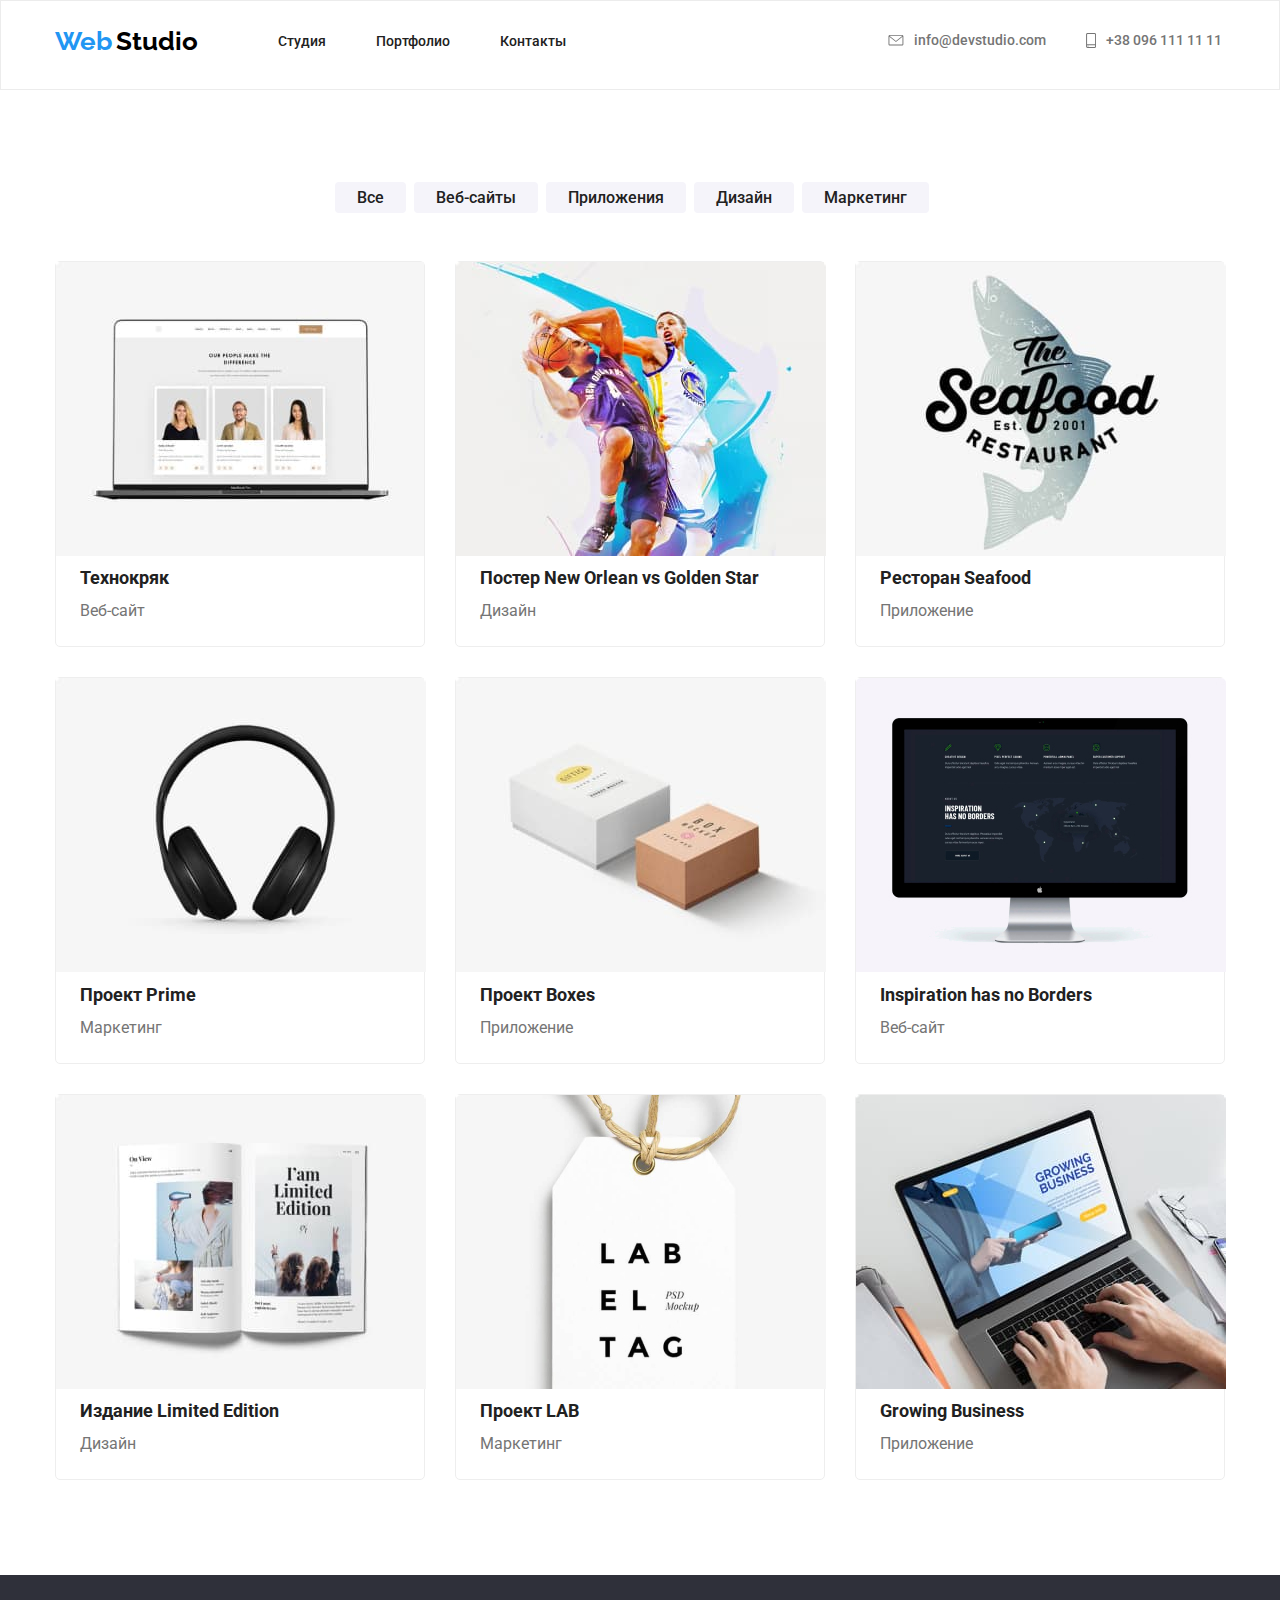
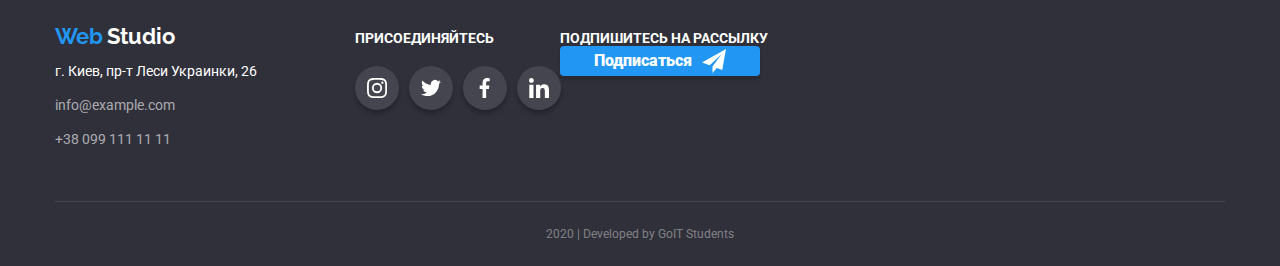
==== portfolio.html @ f46f0d2c "H/W 5" ====
<!DOCTYPE html>
<html lang="en">

<head>
  <meta charset="UTF-8" />
  <meta name="viewport" content="width=device-width, initial-scale=1.0" />
  <title>Portfolio</title>
  <link rel="stylesheet"
    href="https://fonts.googleapis.com/css2?family=Raleway:wght@700&family=Roboto:wght@400;500;700;900&display=swap" />
  <link rel="stylesheet" href="css/normalize.css" />
  <link rel="stylesheet" href="css/portfolio.css" />
</head>

<body>
  <header>
    <div class="header-container">
      <section class="header-section">
        <h2 class="invisible-item">Web studio</h2>
        <div class="section-nav-container">
          <div class="logo-container">
            <a class="logo-item" href="/"><span class="color-web">Web</span>
              <span class="color-studio">Studio</span></a>
          </div>
          <nav>
            <div class="nav-container">
              <div class="nav-container-item">
                <ul class="nav-list">
                  <li class="nav-item"><a class="nav-link" href="index.html">Студия</a></li>
                  <li class="nav-item">
                    <a class="nav-link" href="portfolio.html">Портфолио</a>
                  </li>
                  <li class="nav-item"><a class="nav-link" href="#">Контакты</a></li>
                </ul>
              </div>
              <div class="adress-item-container">
                <ul class="adress-list">
                  <li class="adress-item">
                    <div class="number-site-container">
                      <a class="number-site" href="mailto:info@devstudio.com">
                        <svg class="icon-letter">
                          <use href="./images/icon-sprite.svg#icon-envelope">
                        </svg>
                        info@devstudio.com</a>
                    </div>
                  </li>
                  <li class="adress-item">
                    <div class="number-site-container">
                      <a class="number-site" href="tel:+380961111111">
                        <svg class="icon-smartfone">
                          <use href="./images/icon-sprite.svg#icon-smartphone"></use>
                        </svg>
                        +38 096 111 11 11</a>
                    </div>
                  </li>
                </ul>
              </div>
            </div>
          </nav>
        </div>
      </section>
    </div>
  </header>
  <main>
    <section class="navigation-section">
      <h2 class="invisible-item">Навигация</h2>
      <div class="navigation-container">
        <ul class="navigtion-list">
          <li class="navigation-item item-position">
            <a class="navigation-link" href="">Все</a></li>
          <li class=" navigation-item item-position">
            <a class="navigation-link" href="">Веб-сайты</a>
          </li>
          <li class="navigation-item item-position">
            <a class="navigation-link" href="">Приложения</a>
          </li>
          <li class="navigation-item item-position">
            <a class="navigation-link" href="">Дизайн</a>
          </li>
          <li class="navigation-item item-position">
            <a class="navigation-link" href="">Маркетинг</a>
          </li>
        </ul>
      </div>
    </section>
    <div class="main-item-container">
      <ul class="main-list">
        <li class="main-item">
          <div class="image-container">
          <img src="images/tehno.jpg" alt="notepad" />
          <div class="hover-text-container">
          <p class="hover-text">Технокряк это современная площадка распространения коронавируса. Компании используют эту платформу для цифрового
          шпионажа и атак на защищённые сервера конкурентов.</p>
          </div>
          </div>
          <div class="signature">
            <p class="top-signature">Технокряк</p>
            <p class="bot-signature">Веб-сайт</p>
          </div>
        </li>
        <li class="main-item">
          <img src="images/basketball.jpg" alt="" />
          <div class="signature">
            <p class="top-signature">Постер New Orlean vs Golden Star</p>
            <p class="bot-signature">Дизайн</p>
          </div>
        </li>
        <li class="main-item">
          <img src="images/restaurant.jpg" alt="" />
          <div class="signature">
            <p class="top-signature">Ресторан Seafood</p>
            <p class="bot-signature">Приложение</p>
          </div>
        </li>
        <li class="main-item">
          <img src="images/market.jpg" alt="" />
          <div class="signature">
            <p class="top-signature">Проект Prime</p>
            <p class="bot-signature">Маркетинг</p>
          </div>
        </li>
        <li class="main-item">
          <img src="images/attachment.jpg" alt="" />
          <div class="signature">
            <p class="top-signature">Проект Boxes</p>
            <p class="bot-signature">Приложение</p>
          </div>
        </li>
        <li class="main-item">
          <img src="images/web.jpg" alt="" />
          <div class="signature">
            <p class="top-signature">Inspiration has no Borders</p>
            <p class="bot-signature">Веб-сайт</p>
          </div>
        </li>
        <li class="main-item">
          <img src="images/design.jpg" alt="" />
          <div class="signature">
            <p class="top-signature">Издание Limited Edition</p>
            <p class="bot-signature">Дизайн</p>
          </div>
        </li>
        <li class="main-item">
          <img src="images/lab.jpg" alt="" />
          <div class="signature">
            <p class="top-signature">Проект LAB</p>
            <p class="bot-signature">Маркетинг</p>
          </div>
        </li>
        <li class="main-item">
          <img src="images/image.jpg" alt="" />
          <div class="signature">
            <p class="top-signature">Growing Business</p>
            <p class="bot-signature">Приложение</p>
          </div>
        </li>
      </ul>
    </div>
    <div class="adress-container">
      <section class="adress">
        <h2 class="invisible-item">Адрес</h2>
        <div class="logo-adress-bot-container">
          <a class="logo-item" href="/"><span class="color-web-bot">Web</span>
            <span class="color-studio-white">Studio</span></a>
          <address>
            <ul class="adress-list-bottom">
              <li class="adress-item-bottom">
                <p>г. Киев, пр-т Леси Украинки, 26</p>
              </li>
              <li class="adress-item-bottom">
                <a class="adress-site-number" href="#">info@example.com</a>
              </li>
              <li class="adress-item-bottom">
                <a class="adress-site-number" href="tel:+">+38 099 111 11 11</a>
              </li>
            </ul>
          </address>
        </div>
        <div class="social-network-container">
          <section class="social-network">
            <h2 class="invisible-item">Социальные сети</h2>
            <p>присоединяйтесь</p>
            <ul class="social-network-list-studio">
              <li class="social-item-bottom right-line">
                <a class="bottom-social-link" href="">
                  <svg class="bottom-icon">
                    <use href="./images/icon-sprite.svg#icon-instagram"></use>
                  </svg>
                </a>
              </li>
              <li class="social-item-bottom right-line">
                <a class="bottom-social-link" href="">
                  <svg class="bottom-icon">
                    <use href="./images/icon-sprite.svg#icon-twitter"></use>
                  </svg>
                </a>
              </li>
              <li class="social-item-bottom right-line">
                <a class="bottom-social-link" href="">
                  <svg class="bottom-icon">
                    <use href="./images/icon-sprite.svg#icon-facebook"></use>
                  </svg>
                </a>
              </li>
              <li class="social-item-bottom right-line">
                <a class="bottom-social-link" href="">
                  <svg class="bottom-icon">
                    <use href="./images/icon-sprite.svg#icon-linkedin"></use>
                  </svg></a>
              </li>
            </ul>
          </section>
        </div>
        <div class="mailing-container">
          <section class="mailing">
            <h2 class="invisible-item">Рассылка</h2>
            <p>Подпишитесь на рассылку</p>
            <div class="mailing-site">
              <a class="send-mail" href="">Подписаться</a>
            </div>
          </section>
        </div>
      </section>
    </div>
  </main>
  <footer>
    <p>2020 | Developed by GoIT Students</p>
  </footer>
</body>

</html>
---- css/portfolio.css ----
* {
  margin: 0;
  padding: 0;
  box-sizing: border-box;
}

:root {
  --footer-color: #2f303a;
  --title-mailing: #2196f3;
}
li {
  list-style-type: none;
}
.invisible-item {
  display: none;
}
.header-container {
  width: 100%;
  border: 1px solid #ececec;
}
.header-section {
  padding-top: 25px;
  padding-bottom: 32px;
}
.section-nav-container {
  width: 1170px;
  margin: auto;
  display: flex;
  align-items: center;
}
.logo-item {
  text-decoration: none;
}
.nav-container {
  display: flex;
}
.nav-container-item {
  width: 295px;
  margin-left: 80px;
}
.nav-list {
  display: flex;
}
.nav-item:not(:last-child) {
  margin-right: 50px;
}
.nav-link {
  transition-property: color, border;
  transition-duration: 250ms;
  transition-timing-function: cubic-bezier(0.4, 0, 0.2, 1);
  padding-bottom: 34px;
}
.nav-link:focus,
.nav-link:hover {
  color: var(--title-mailing);
  border-bottom: 4px solid var(--title-mailing);
}
.adress-list {
  display: flex;
  margin-left: 305px;
}
.adress-item {
  display: flex;
  justify-content: center;
}
.adress-item:not(:last-child) {
  margin-right: 30px;
}
.color-web {
  font-family: "Raleway";
  font-style: normal;
  font-weight: bold;
  font-size: 26px;
  line-height: 31px;
  color: var(--title-mailing);
}
.color-studio {
  font-family: "Raleway";
  font-style: normal;
  font-weight: bold;
  font-size: 26px;
  line-height: 31px;
  color: #000000;
}
nav a {
  font-family: "roboto";
  text-decoration: none;
  font-style: normal;
  font-weight: 500;
  font-size: 14px;
  line-height: 16px;
  color: #212121;
}
.number-site-container {
  margin-left: 10px;
}
.number-site {
  color: #757575;
  display: flex;
  align-items: center;
  cursor: pointer;
  transition-property: color;
  transition-duration: 250ms;
  transition-timing-function: cubic-bezier(0.4, 0, 0.2, 1);
}
.number-site:focus,
.number-site:hover {
  color: #2196f3;
}
.icon-letter {
  fill: #757575;
  width: 16px;
  height: 11.2px;
  fill: currentColor;
  margin-right: 10px;
}
.icon-smartfone {
  width: 10px;
  height: 15px;
  fill: currentColor;
  margin-right: 10px;
}
.navigation-section {
  padding-top: 95px;
}
.navigation-container {
  width: 610px;
  margin: auto;
}
.navigtion-list {
  display: flex;
}
.navigation-item {
  margin-bottom: 50px;
}
.navigation-link {
  background-color: #f5f4fa;
  border-radius: 4px;
  padding: 6px 22px 6px 22px;
  margin-bottom: 50px;
  cursor: pointer;
  transition-property: background-color;
  transition-duration: 250ms;
  transition-timing-function: cubic-bezier(0.4, 0, 0.2, 1);
}
.navigation-link:focus,
.navigation-link:hover {
  background-color: var(--title-mailing);
}
.navigation-link {
  transition-property: color;
  transition-duration: 250ms;
  transition-timing-function: cubic-bezier(0.4, 0, 0.2, 1);
}
.navigation-link:focus,
.navigation-item:hover a {
  color: #ffffff;
}

.item-position:not(:last-child) {
  margin-right: 8px;
}
.main-item-container {
  width: 1200px;
  margin: auto;
  padding-left: 15px;
  padding-right: 15px;
}
.main-list {
  display: flex;
  flex-wrap: wrap;
  margin-bottom: 95px;
}
.main-item {
  width: 370px;
  border: 1px solid #eeeeee;
  border-radius: 5px;
  margin-right: 30px;
  cursor: pointer;
  transition-property: box-shadow;
  transition-duration: 250ms;
  transition-timing-function: cubic-bezier(0.4, 0, 0.2, 1);
}
.image-container {
  position: relative;
  overflow: hidden;
}
.hover-text {
  font-family: Roboto;
  font-style: normal;
  font-weight: normal;
  font-size: 18px;
  line-height: 28px;
  color: #ffffff;
  padding: 63px 24px 0 24px;
}
.hover-text-container {
  overflow: hidden;
  opacity: 0;
  width: 100%;
  height: 100%;
  position: absolute;
  background-color: rgba(33, 150, 243, 0.9);
  border-radius: 5px;
  transition-property: transform;
  transition-duration: 250ms;
  transition-timing-function: cubic-bezier(0.4, 0, 0.2, 1);
}
.image-container:hover .hover-text-container {
  transform: translateY(-100%);
  opacity: 1;
}
.main-item:focus,
.main-item:hover {
  box-shadow: 1px 4px 6px rgba(0, 0, 0, 0.16), 0px 4px 4px rgba(0, 0, 0, 0.06),
    0px 1px 1px rgba(0, 0, 0, 0.12);
  border-radius: 5px;
}
.signature {
  width: 320px;
  margin: auto;
  margin-bottom: 20px;
}
.main-item:nth-child(3n) {
  margin-right: 0;
}
.main-item:nth-child(n + 4) {
  margin-top: 30px;
}
.navigation-container a {
  font-family: "roboto";
  text-decoration: none;
  font-style: normal;
  font-weight: 500;
  font-size: 16px;
  line-height: 26px;
  color: #212121;
}
.top-signature {
  font-family: "roboto";
  font-style: normal;
  font-weight: 700;
  font-size: 18px;
  line-height: 36px;
  color: #212121;
}
.bot-signature {
  font-family: "roboto";
  font-style: normal;
  font-weight: normal;
  font-size: 16px;
  line-height: 30px;
  color: #757575;
}
.adress-container {
  width: 100%;
  background-color: var(--footer-color);
}
footer {
  background-color: var(--footer-color);
  display: flex;
  justify-content: center;
  padding-top: 20px;
  padding-bottom: 20px;
}
footer p {
  font-family: "roboto";
  font-style: normal;
  font-weight: 400;
  font-size: 12px;
  line-height: 24px;
  color: rgba(255, 255, 255, 0.4);
}
.adress-container {
  width: 100%;
  background-color: var(--footer-color);
}
.adress {
  background-color: var(--footer-color);
  width: 1170px;
  display: flex;
  margin: auto;
  border-bottom: 1px solid rgba(255, 255, 255, 0.1);
  padding-bottom: 30px;
}
.logo-adress-bot-container {
  margin-top: 48px;
}
.adress-list-bottom {
  width: 230px;
  flex-direction: column;
  justify-content: center;
  margin-top: 10px;
}
.adress-item-bottom:not(:first-child) {
  margin-top: 10px;
}
.social-network-container {
  width: 205px;
  margin-top: 55px;
  margin-left: 70px;
}
.bottom-social-link {
  width: 44px;
  height: 44px;
  border-radius: 50%;
  background-color: rgba(255, 255, 255, 0.1);
  display: flex;
  align-items: center;
  justify-content: center;
  box-shadow: 0px 4px 4px rgba(0, 0, 0, 0.25);
  cursor: pointer;
  transition-property: background-color;
  transition-duration: 250ms;
  transition-timing-function: cubic-bezier(0.4, 0, 0.2, 1);
}
.bottom-social-link:focus,
.bottom-social-link:hover {
  background-color: var(--title-mailing);
}
.bottom-icon {
  width: 20px;
  height: 20px;
  fill: #ffffff;
}
.social-network-list-studio {
  display: flex;
  margin-top: 20px;
}
.social-item-bottom {
  width: 44px;
  height: 44px;
  justify-content: center;
}
.right-line:not(:last-child) {
  margin-right: 10px;
}

.color-web-bot {
  font-family: "Raleway";
  font-style: normal;
  font-weight: bold;
  font-size: 22px;
  line-height: 26px;
  color: var(--title-mailing);
}
.mailing-site {
  width: 200px;
  box-shadow: 0px 4px 4px rgba(0, 0, 0, 0.15);
  background-color: var(--title-mailing);
  border-radius: 4px;
  display: flex;
  justify-content: center;
  align-items: center;
}
.mailing-container {
  width: 570px;
  display: flex;
  margin-top: 55px;
  margin-bottom: 95px;
}
.mailing-site::after {
  width: 24px;
  height: 24px;
  background-image: url(../images/icon_send.svg);
  background-size: contain;
  content: "";
  margin-left: 10px;
}

.color-studio-white {
  font-family: "Raleway";
  font-style: normal;
  font-weight: bold;
  font-size: 22px;
  line-height: 26px;
  color: #ffffff;
}
address p {
  font-family: "roboto";
  font-style: normal;
  font-weight: normal;
  font-size: 14px;
  line-height: 24px;
  color: #ffffff;
}
address a {
  font-family: "roboto";
  text-decoration: none;
  font-style: normal;
  font-weight: normal;
  font-size: 14px;
  line-height: 24px;
  color: rgba(255, 255, 255, 0.6);
}
.social-network p {
  font-family: "roboto";
  font-style: normal;
  font-weight: bold;
  font-size: 14px;
  line-height: 16px;
  text-transform: uppercase;
  color: #ffffff;
}
.mailing p {
  font-family: "roboto";
  font-style: normal;
  font-weight: 700;
  font-size: 14px;
  line-height: 16px;
  text-transform: uppercase;
  color: #ffffff;
}
.send-mail {
  font-family: "roboto";
  text-decoration: none;
  background-color: var(--title-mailing);
  color: #ffffff;
  font-style: 400;
  font-weight: 900;
  font-size: 16px;
  line-height: 30px;
}
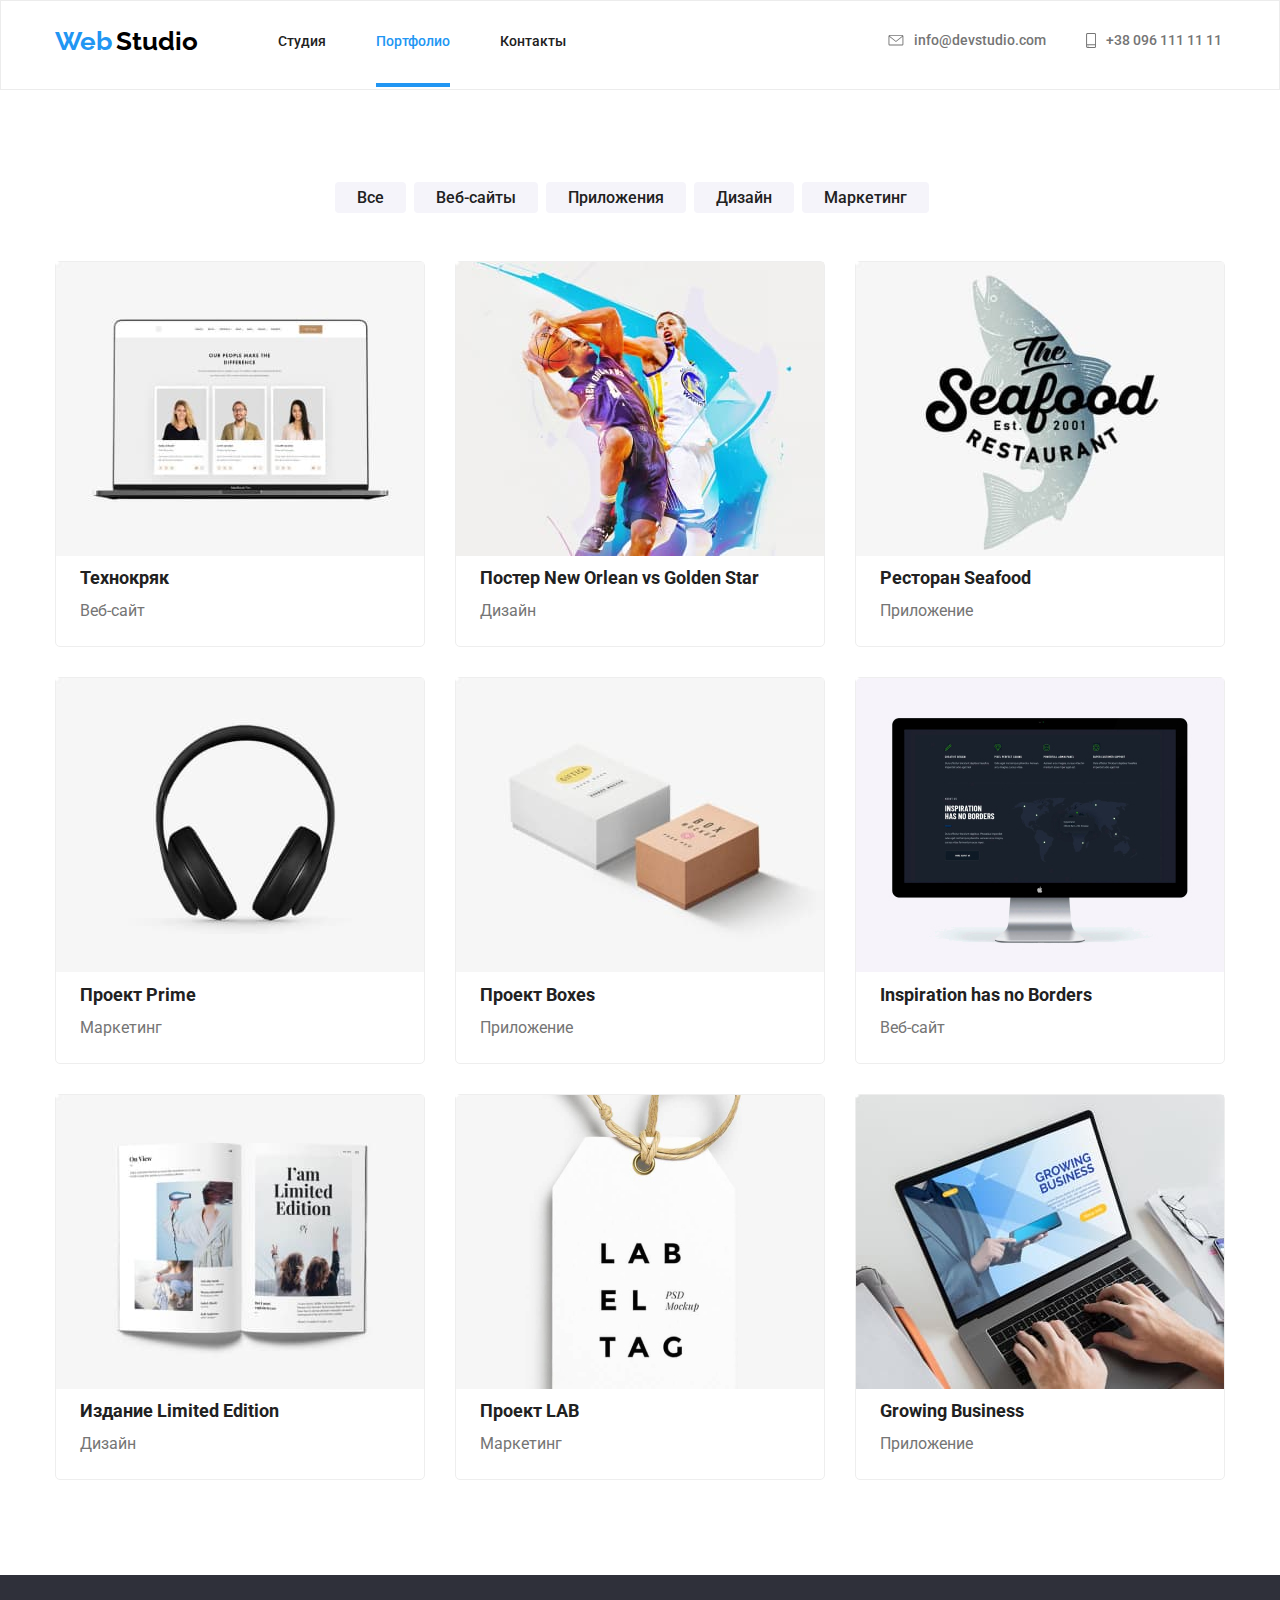
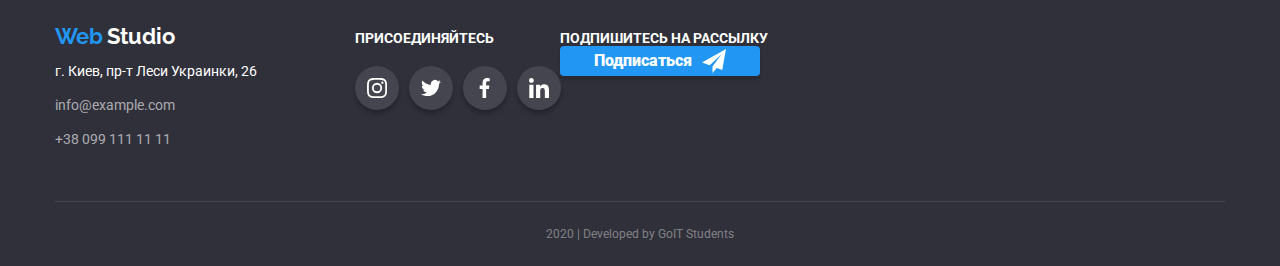
==== commit 067450e1: "H/w 5.2" ====
--- a/portfolio.html
+++ b/portfolio.html
@@ -27,7 +27,7 @@
                 <ul class="nav-list">
                   <li class="nav-item"><a class="nav-link" href="index.html">Студия</a></li>
                   <li class="nav-item">
-                    <a class="nav-link" href="portfolio.html">Портфолио</a>
+                    <a class="nav-link active-link" href="portfolio.html">Портфолио</a>
                   </li>
                   <li class="nav-item"><a class="nav-link" href="#">Контакты</a></li>
                 </ul>
@@ -98,56 +98,103 @@
           </div>
         </li>
         <li class="main-item">
+          <div class="image-container">
           <img src="images/basketball.jpg" alt="" />
+          <div class="hover-text-container">
+            <p class="hover-text">Lorem ipsum dolor sit amet consectetur adipisicing elit. Tenetur iusto, ipsam qui fuga modi laborum reiciendis velit asperiores perferendis?</p>
+          </div>
+          </div>
           <div class="signature">
             <p class="top-signature">Постер New Orlean vs Golden Star</p>
             <p class="bot-signature">Дизайн</p>
           </div>
         </li>
         <li class="main-item">
+          <div class="image-container">
           <img src="images/restaurant.jpg" alt="" />
+            <div class="hover-text-container">
+              <p class="hover-text">Lorem ipsum dolor sit amet consectetur adipisicing elit. Tenetur iusto, ipsam qui fuga modi
+                laborum reiciendis velit asperiores perferendis?</p>
+            </div>
+            </div>
           <div class="signature">
             <p class="top-signature">Ресторан Seafood</p>
             <p class="bot-signature">Приложение</p>
           </div>
         </li>
         <li class="main-item">
+          <div class="image-container">
           <img src="images/market.jpg" alt="" />
+            <div class="hover-text-container">
+              <p class="hover-text">Lorem ipsum dolor sit amet consectetur adipisicing elit. Tenetur iusto, ipsam qui fuga modi
+                laborum reiciendis velit asperiores perferendis?</p>
+            </div>
+            </div>
           <div class="signature">
             <p class="top-signature">Проект Prime</p>
             <p class="bot-signature">Маркетинг</p>
           </div>
         </li>
         <li class="main-item">
+          <div class="image-container">
           <img src="images/attachment.jpg" alt="" />
+            <div class="hover-text-container">
+              <p class="hover-text">Lorem ipsum dolor sit amet consectetur adipisicing elit. Tenetur iusto, ipsam qui fuga modi
+                laborum reiciendis velit asperiores perferendis?</p>
+            </div>
+            </div>
           <div class="signature">
             <p class="top-signature">Проект Boxes</p>
             <p class="bot-signature">Приложение</p>
           </div>
         </li>
         <li class="main-item">
+          <div class="image-container">
           <img src="images/web.jpg" alt="" />
+            <div class="hover-text-container">
+              <p class="hover-text">Lorem ipsum dolor sit amet consectetur adipisicing elit. Tenetur iusto, ipsam qui fuga modi
+                laborum reiciendis velit asperiores perferendis?</p>
+            </div>
+            </div>
           <div class="signature">
             <p class="top-signature">Inspiration has no Borders</p>
             <p class="bot-signature">Веб-сайт</p>
           </div>
         </li>
         <li class="main-item">
+          <div class="image-container">
           <img src="images/design.jpg" alt="" />
+            <div class="hover-text-container">
+              <p class="hover-text">Lorem ipsum dolor sit amet consectetur adipisicing elit. Tenetur iusto, ipsam qui fuga modi
+                laborum reiciendis velit asperiores perferendis?</p>
+            </div>
+            </div>
           <div class="signature">
             <p class="top-signature">Издание Limited Edition</p>
             <p class="bot-signature">Дизайн</p>
           </div>
         </li>
         <li class="main-item">
+          <div class="image-container">
           <img src="images/lab.jpg" alt="" />
+            <div class="hover-text-container">
+              <p class="hover-text">Lorem ipsum dolor sit amet consectetur adipisicing elit. Tenetur iusto, ipsam qui fuga modi
+                laborum reiciendis velit asperiores perferendis?</p>
+            </div>
+            </div>
           <div class="signature">
             <p class="top-signature">Проект LAB</p>
             <p class="bot-signature">Маркетинг</p>
           </div>
         </li>
         <li class="main-item">
+          <div class="image-container">
           <img src="images/image.jpg" alt="" />
+            <div class="hover-text-container">
+              <p class="hover-text">Lorem ipsum dolor sit amet consectetur adipisicing elit. Tenetur iusto, ipsam qui fuga modi
+                laborum reiciendis velit asperiores perferendis?</p>
+            </div>
+            </div>
           <div class="signature">
             <p class="top-signature">Growing Business</p>
             <p class="bot-signature">Приложение</p>
--- a/css/portfolio.css
+++ b/css/portfolio.css
@@ -7,6 +7,8 @@
 :root {
   --footer-color: #2f303a;
   --title-mailing: #2196f3;
+  --time-function: cubic-bezier(0.4, 0, 0.2, 1);
+  --time-duration: 250ms;
 }
 li {
   list-style-type: none;
@@ -46,8 +48,8 @@
 }
 .nav-link {
   transition-property: color, border;
-  transition-duration: 250ms;
-  transition-timing-function: cubic-bezier(0.4, 0, 0.2, 1);
+  transition-duration: var(--time-duration);
+  transition-timing-function: var(--time-function);
   padding-bottom: 34px;
 }
 .nav-link:focus,
@@ -100,12 +102,16 @@
   align-items: center;
   cursor: pointer;
   transition-property: color;
-  transition-duration: 250ms;
-  transition-timing-function: cubic-bezier(0.4, 0, 0.2, 1);
+  transition-duration: var(--time-duration);
+  transition-timing-function: var(--time-function);
 }
 .number-site:focus,
 .number-site:hover {
   color: #2196f3;
+}
+.active-link {
+  border-bottom: 4px solid var(--title-mailing);
+  color: var(--title-mailing);
 }
 .icon-letter {
   fill: #757575;
@@ -140,8 +146,8 @@
   margin-bottom: 50px;
   cursor: pointer;
   transition-property: background-color;
-  transition-duration: 250ms;
-  transition-timing-function: cubic-bezier(0.4, 0, 0.2, 1);
+  transition-duration: var(--time-duration);
+  transition-timing-function: var(--time-function);
 }
 .navigation-link:focus,
 .navigation-link:hover {
@@ -149,8 +155,8 @@
 }
 .navigation-link {
   transition-property: color;
-  transition-duration: 250ms;
-  transition-timing-function: cubic-bezier(0.4, 0, 0.2, 1);
+  transition-duration: var(--time-duration);
+  transition-timing-function: var(--time-function);
 }
 .navigation-link:focus,
 .navigation-item:hover a {
@@ -178,8 +184,8 @@
   margin-right: 30px;
   cursor: pointer;
   transition-property: box-shadow;
-  transition-duration: 250ms;
-  transition-timing-function: cubic-bezier(0.4, 0, 0.2, 1);
+  transition-duration: var(--time-duration);
+  transition-timing-function: var(--time-function);
 }
 .image-container {
   position: relative;
@@ -203,8 +209,8 @@
   background-color: rgba(33, 150, 243, 0.9);
   border-radius: 5px;
   transition-property: transform;
-  transition-duration: 250ms;
-  transition-timing-function: cubic-bezier(0.4, 0, 0.2, 1);
+  transition-duration: var(--time-duration);
+  transition-timing-function: var(--time-function);
 }
 .image-container:hover .hover-text-container {
   transform: translateY(-100%);
@@ -311,8 +317,8 @@
   box-shadow: 0px 4px 4px rgba(0, 0, 0, 0.25);
   cursor: pointer;
   transition-property: background-color;
-  transition-duration: 250ms;
-  transition-timing-function: cubic-bezier(0.4, 0, 0.2, 1);
+  transition-duration: var(--time-duration);
+  transition-timing-function: var(--time-function);
 }
 .bottom-social-link:focus,
 .bottom-social-link:hover {
